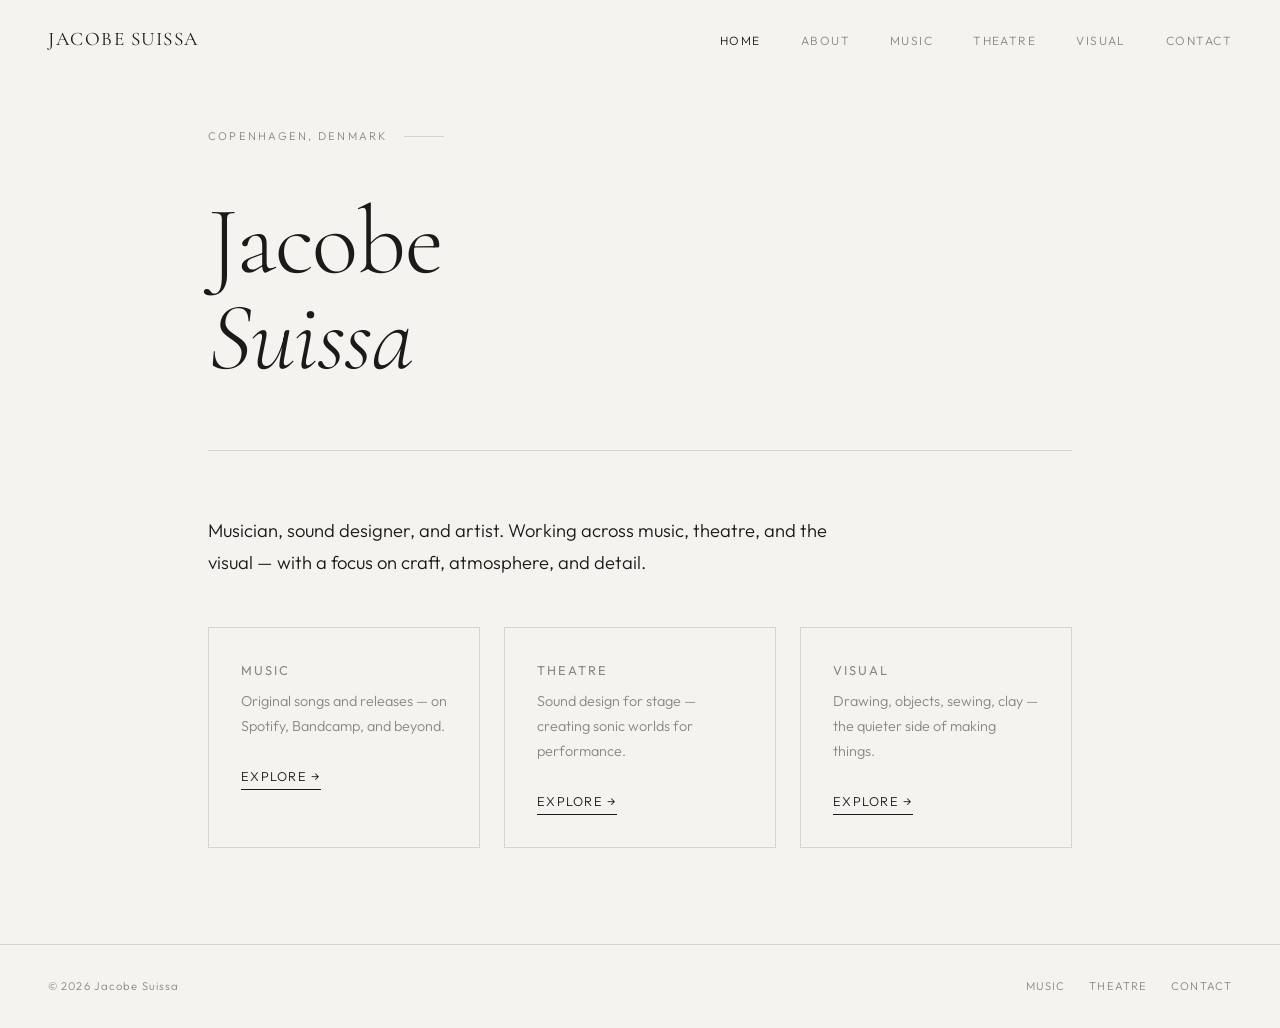
==== index.html @ 24ad88ef "Add files via upload" ====
<!DOCTYPE html>
<html lang="en">
<head>
  <meta charset="UTF-8" />
  <meta name="viewport" content="width=device-width, initial-scale=1.0" />
  <title>Jacobe Suissa</title>
  <meta name="description" content="Jacobe Suissa — musician, sound designer, and artist based in Copenhagen." />
  <link rel="stylesheet" href="style.css" />
</head>
<body>

  <nav>
    <a href="index.html" class="nav-logo">Jacobe Suissa</a>
    <button class="nav-toggle" aria-label="Toggle menu">
      <span></span><span></span><span></span>
    </button>
    <ul class="nav-links">
      <li><a href="index.html">Home</a></li>
      <li><a href="about.html">About</a></li>
      <li><a href="music.html">Music</a></li>
      <li><a href="theatre.html">Theatre</a></li>
      <li><a href="visual.html">Visual</a></li>
      <li><a href="contact.html">Contact</a></li>
    </ul>
  </nav>

  <main class="page">

    <div class="section-label fade-in">Copenhagen, Denmark</div>

    <h1 class="fade-in">Jacobe<br><em>Suissa</em></h1>

    <hr class="divider fade-in" />

    <p class="fade-in" style="font-size: 1.15rem; max-width: 52ch; margin-bottom: 3rem;">
      Musician, sound designer, and artist. Working across music, theatre, and the visual — with a focus on craft, atmosphere, and detail.
    </p>

    <div class="card-grid fade-in">
      <a href="music.html" class="card" style="text-decoration: none;">
        <h3>Music</h3>
        <p>Original songs and releases — on Spotify, Bandcamp, and beyond.</p>
        <span class="link-arrow">Explore →</span>
      </a>
      <a href="theatre.html" class="card" style="text-decoration: none;">
        <h3>Theatre</h3>
        <p>Sound design for stage — creating sonic worlds for performance.</p>
        <span class="link-arrow">Explore →</span>
      </a>
      <a href="visual.html" class="card" style="text-decoration: none;">
        <h3>Visual</h3>
        <p>Drawing, objects, sewing, clay — the quieter side of making things.</p>
        <span class="link-arrow">Explore →</span>
      </a>
    </div>

  </main>

  <footer>
    <p>© 2026 Jacobe Suissa</p>
    <div class="footer-links">
      <a href="music.html">Music</a>
      <a href="theatre.html">Theatre</a>
      <a href="contact.html">Contact</a>
    </div>
  </footer>

  <script src="main.js"></script>
</body>
</html>
---- style.css ----
@import url('https://fonts.googleapis.com/css2?family=Cormorant+Garamond:ital,wght@0,300;0,400;1,300;1,400&family=Outfit:wght@300;400;500&display=swap');

:root {
  --bg: #f5f3ef;
  --text: #1a1a18;
  --muted: #8a8680;
  --accent: #1a1a18;
  --border: #d8d4cc;
  --hover: #e8e4de;
  --page-max: 960px;
}

*, *::before, *::after {
  box-sizing: border-box;
  margin: 0;
  padding: 0;
}

html {
  font-size: 16px;
  scroll-behavior: smooth;
}

body {
  background-color: var(--bg);
  color: var(--text);
  font-family: 'Outfit', sans-serif;
  font-weight: 300;
  line-height: 1.6;
  min-height: 100vh;
}

/* NAV */
nav {
  position: fixed;
  top: 0;
  left: 0;
  right: 0;
  z-index: 100;
  display: flex;
  justify-content: space-between;
  align-items: center;
  padding: 1.5rem 3rem;
  background-color: var(--bg);
  border-bottom: 1px solid transparent;
  transition: border-color 0.3s ease;
}

nav.scrolled {
  border-color: var(--border);
}

.nav-logo {
  font-family: 'Cormorant Garamond', serif;
  font-size: 1.2rem;
  font-weight: 400;
  letter-spacing: 0.08em;
  text-decoration: none;
  color: var(--text);
  text-transform: uppercase;
}

.nav-links {
  display: flex;
  gap: 2.5rem;
  list-style: none;
}

.nav-links a {
  font-size: 0.75rem;
  letter-spacing: 0.12em;
  text-transform: uppercase;
  text-decoration: none;
  color: var(--muted);
  transition: color 0.2s ease;
}

.nav-links a:hover,
.nav-links a.active {
  color: var(--text);
}

/* MOBILE NAV TOGGLE */
.nav-toggle {
  display: none;
  flex-direction: column;
  gap: 5px;
  cursor: pointer;
  background: none;
  border: none;
  padding: 4px;
}

.nav-toggle span {
  display: block;
  width: 22px;
  height: 1px;
  background: var(--text);
  transition: all 0.3s ease;
}

/* PAGE WRAPPER */
.page {
  max-width: var(--page-max);
  margin: 0 auto;
  padding: 8rem 3rem 6rem;
}

/* TYPOGRAPHY */
h1 {
  font-family: 'Cormorant Garamond', serif;
  font-weight: 300;
  font-size: clamp(3rem, 8vw, 6rem);
  line-height: 1.0;
  letter-spacing: -0.01em;
}

h2 {
  font-family: 'Cormorant Garamond', serif;
  font-weight: 300;
  font-size: clamp(1.8rem, 4vw, 2.8rem);
  line-height: 1.1;
  margin-bottom: 2rem;
}

h3 {
  font-family: 'Outfit', sans-serif;
  font-weight: 400;
  font-size: 0.8rem;
  letter-spacing: 0.15em;
  text-transform: uppercase;
  color: var(--muted);
  margin-bottom: 0.75rem;
}

p {
  font-size: 1rem;
  line-height: 1.75;
  color: var(--text);
  max-width: 60ch;
}

/* SECTION LABEL */
.section-label {
  font-size: 0.7rem;
  letter-spacing: 0.2em;
  text-transform: uppercase;
  color: var(--muted);
  margin-bottom: 3rem;
  display: flex;
  align-items: center;
  gap: 1rem;
}

.section-label::after {
  content: '';
  display: block;
  width: 40px;
  height: 1px;
  background: var(--border);
}

/* DIVIDER */
.divider {
  border: none;
  border-top: 1px solid var(--border);
  margin: 4rem 0;
}

/* LINKS */
a {
  color: inherit;
}

.link-arrow {
  display: inline-flex;
  align-items: center;
  gap: 0.5rem;
  font-size: 0.8rem;
  letter-spacing: 0.1em;
  text-transform: uppercase;
  text-decoration: none;
  color: var(--text);
  border-bottom: 1px solid var(--text);
  padding-bottom: 2px;
  transition: opacity 0.2s ease;
}

.link-arrow:hover {
  opacity: 0.5;
}

/* CARDS */
.card-grid {
  display: grid;
  grid-template-columns: repeat(auto-fill, minmax(260px, 1fr));
  gap: 1.5rem;
  margin-top: 2rem;
}

.card {
  border: 1px solid var(--border);
  padding: 2rem;
  transition: background 0.2s ease;
}

.card:hover {
  background: var(--hover);
}

.card h3 {
  margin-bottom: 0.5rem;
}

.card p {
  font-size: 0.9rem;
  color: var(--muted);
  margin-bottom: 1.5rem;
}

/* MUSIC LINKS */
.music-links {
  display: flex;
  flex-wrap: wrap;
  gap: 1rem;
  margin-top: 1.5rem;
}

.music-link {
  display: inline-flex;
  align-items: center;
  gap: 0.5rem;
  padding: 0.6rem 1.2rem;
  border: 1px solid var(--border);
  font-size: 0.75rem;
  letter-spacing: 0.1em;
  text-transform: uppercase;
  text-decoration: none;
  color: var(--text);
  transition: background 0.2s ease, border-color 0.2s ease;
}

.music-link:hover {
  background: var(--text);
  color: var(--bg);
  border-color: var(--text);
}

/* EMBED PLACEHOLDER */
.embed-placeholder {
  width: 100%;
  aspect-ratio: 16/9;
  background: var(--hover);
  border: 1px solid var(--border);
  display: flex;
  align-items: center;
  justify-content: center;
  font-size: 0.75rem;
  letter-spacing: 0.1em;
  text-transform: uppercase;
  color: var(--muted);
  margin: 2rem 0;
}

/* CONTACT FORM */
.contact-form {
  display: flex;
  flex-direction: column;
  gap: 1.5rem;
  max-width: 480px;
  margin-top: 2rem;
}

.form-field {
  display: flex;
  flex-direction: column;
  gap: 0.4rem;
}

.form-field label {
  font-size: 0.7rem;
  letter-spacing: 0.15em;
  text-transform: uppercase;
  color: var(--muted);
}

.form-field input,
.form-field textarea {
  background: transparent;
  border: none;
  border-bottom: 1px solid var(--border);
  padding: 0.6rem 0;
  font-family: 'Outfit', sans-serif;
  font-size: 0.95rem;
  font-weight: 300;
  color: var(--text);
  outline: none;
  transition: border-color 0.2s ease;
  width: 100%;
}

.form-field input:focus,
.form-field textarea:focus {
  border-color: var(--text);
}

.form-field textarea {
  resize: vertical;
  min-height: 120px;
}

.btn {
  display: inline-block;
  padding: 0.9rem 2.5rem;
  background: var(--text);
  color: var(--bg);
  font-family: 'Outfit', sans-serif;
  font-size: 0.75rem;
  font-weight: 400;
  letter-spacing: 0.15em;
  text-transform: uppercase;
  border: none;
  cursor: pointer;
  transition: opacity 0.2s ease;
  align-self: flex-start;
}

.btn:hover {
  opacity: 0.7;
}

/* FOOTER */
footer {
  border-top: 1px solid var(--border);
  padding: 2rem 3rem;
  display: flex;
  justify-content: space-between;
  align-items: center;
  max-width: 100%;
}

footer p {
  font-size: 0.7rem;
  letter-spacing: 0.1em;
  color: var(--muted);
  max-width: none;
}

.footer-links {
  display: flex;
  gap: 1.5rem;
}

.footer-links a {
  font-size: 0.7rem;
  letter-spacing: 0.1em;
  text-transform: uppercase;
  color: var(--muted);
  text-decoration: none;
  transition: color 0.2s ease;
}

.footer-links a:hover {
  color: var(--text);
}

/* FADE IN ANIMATION */
.fade-in {
  opacity: 0;
  transform: translateY(16px);
  animation: fadeIn 0.7s ease forwards;
}

.fade-in:nth-child(2) { animation-delay: 0.1s; }
.fade-in:nth-child(3) { animation-delay: 0.2s; }
.fade-in:nth-child(4) { animation-delay: 0.3s; }
.fade-in:nth-child(5) { animation-delay: 0.4s; }

@keyframes fadeIn {
  to {
    opacity: 1;
    transform: translateY(0);
  }
}

/* RESPONSIVE */
@media (max-width: 768px) {
  nav {
    padding: 1.2rem 1.5rem;
  }

  .nav-links {
    display: none;
    position: fixed;
    top: 0;
    left: 0;
    right: 0;
    bottom: 0;
    background: var(--bg);
    flex-direction: column;
    justify-content: center;
    align-items: center;
    gap: 2.5rem;
    z-index: 99;
  }

  .nav-links.open {
    display: flex;
  }

  .nav-links a {
    font-size: 1rem;
  }

  .nav-toggle {
    display: flex;
    z-index: 101;
  }

  .page {
    padding: 6rem 1.5rem 4rem;
  }

  footer {
    padding: 1.5rem;
    flex-direction: column;
    gap: 1rem;
    text-align: center;
  }
}
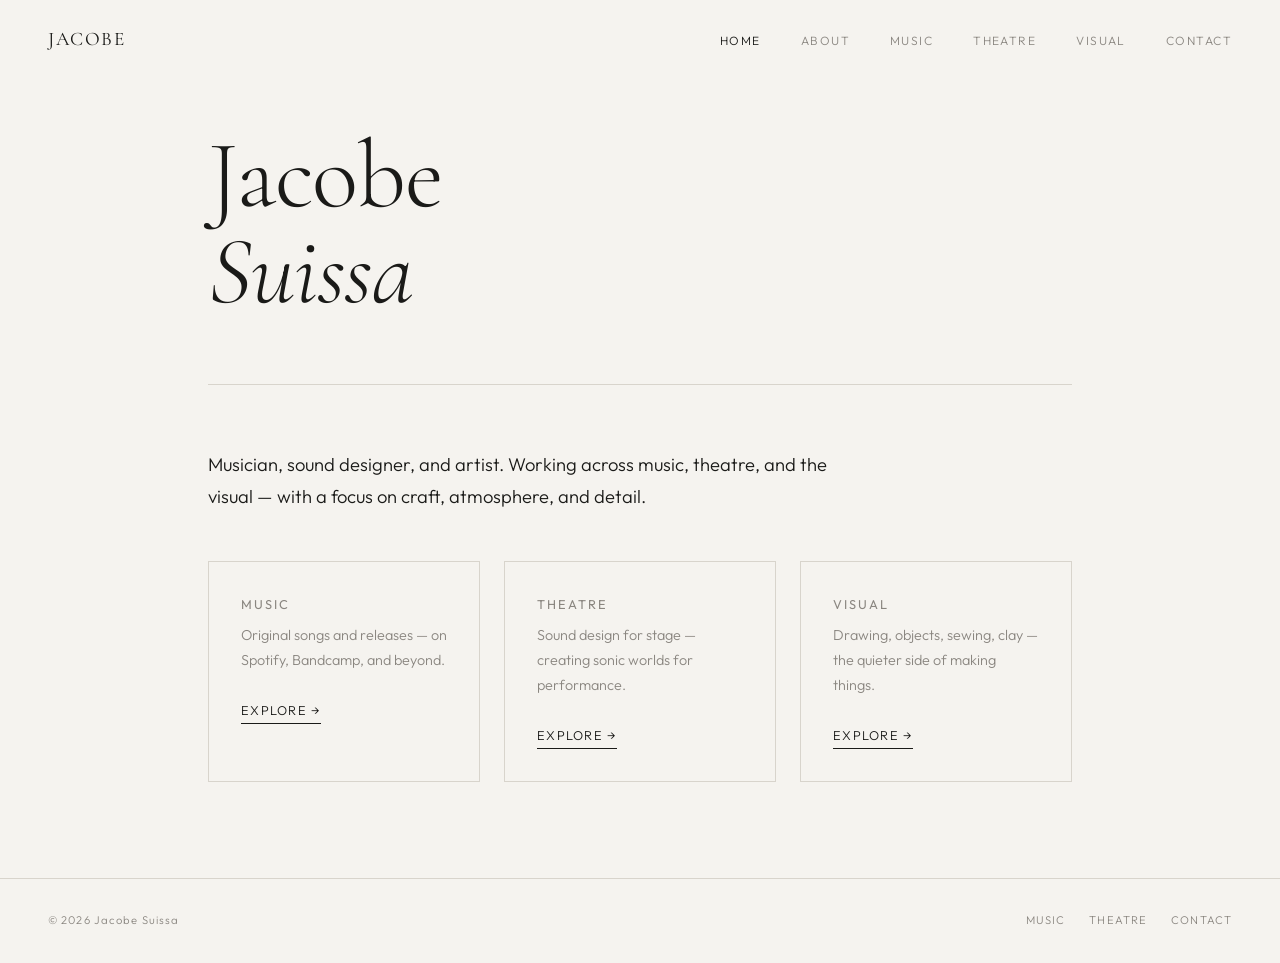
==== commit 4c60a0af: "Add files via upload" ====
--- a/index.html
+++ b/index.html
@@ -4,13 +4,13 @@
   <meta charset="UTF-8" />
   <meta name="viewport" content="width=device-width, initial-scale=1.0" />
   <title>Jacobe Suissa</title>
-  <meta name="description" content="Jacobe Suissa — musician, sound designer, and artist based in Copenhagen." />
+  <meta name="description" content="Jacobe Suissa — musician, sound designer, and artist" />
   <link rel="stylesheet" href="style.css" />
 </head>
 <body>
 
   <nav>
-    <a href="index.html" class="nav-logo">Jacobe Suissa</a>
+    <a href="index.html" class="nav-logo">Jacobe</a>
     <button class="nav-toggle" aria-label="Toggle menu">
       <span></span><span></span><span></span>
     </button>
@@ -25,8 +25,6 @@
   </nav>
 
   <main class="page">
-
-    <div class="section-label fade-in">Copenhagen, Denmark</div>
 
     <h1 class="fade-in">Jacobe<br><em>Suissa</em></h1>
 
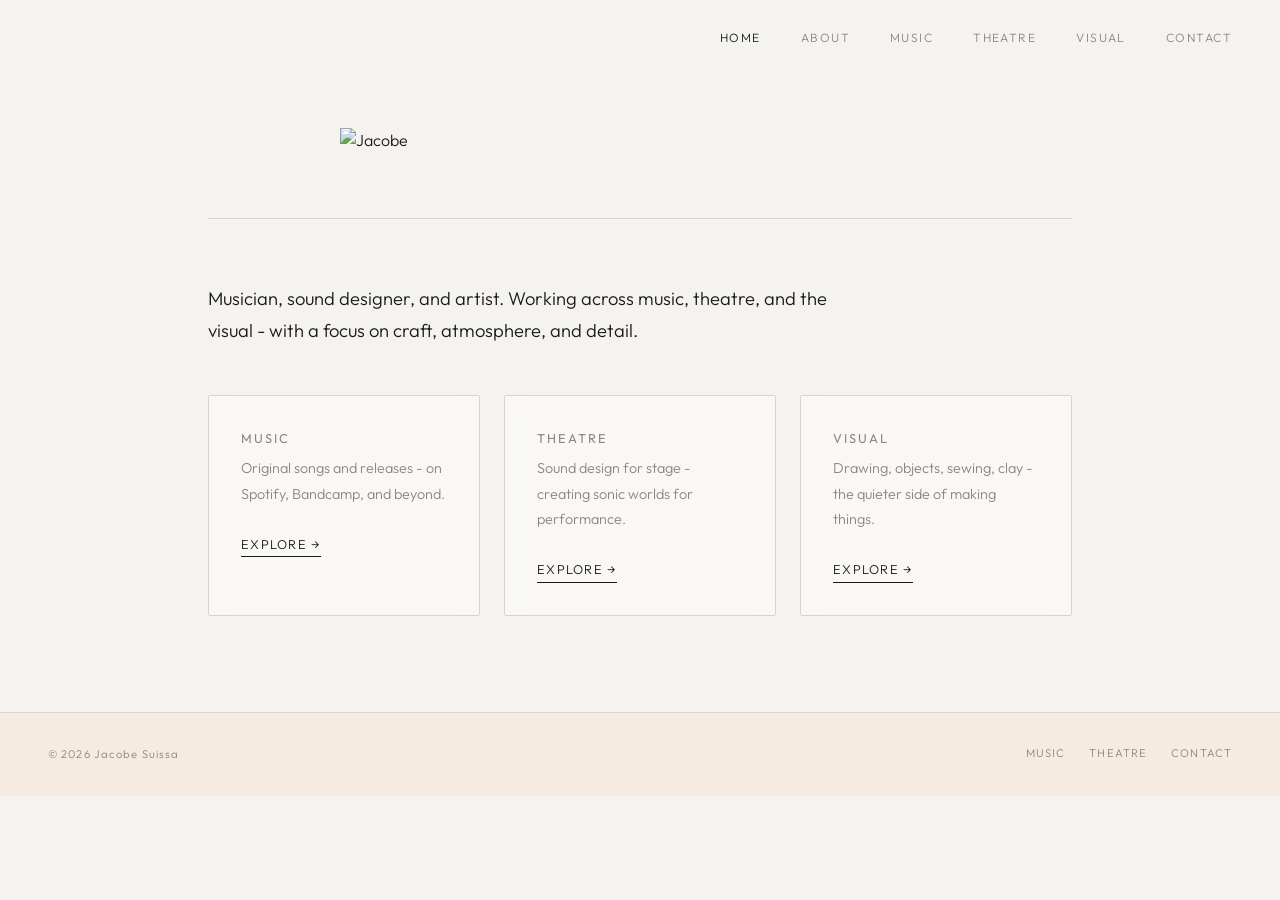
==== commit 3f6228aa: "Restore website files and add title image" ====
--- a/index.html
+++ b/index.html
@@ -4,13 +4,13 @@
   <meta charset="UTF-8" />
   <meta name="viewport" content="width=device-width, initial-scale=1.0" />
   <title>Jacobe Suissa</title>
-  <meta name="description" content="Jacobe Suissa — musician, sound designer, and artist" />
+  <meta name="description" content="Jacobe Suissa - musician, sound designer, and artist" />
   <link rel="stylesheet" href="style.css" />
 </head>
 <body>
 
   <nav>
-    <a href="index.html" class="nav-logo">Jacobe</a>
+    <div class="nav-logo-space"></div>
     <button class="nav-toggle" aria-label="Toggle menu">
       <span></span><span></span><span></span>
     </button>
@@ -26,28 +26,30 @@
 
   <main class="page">
 
-    <h1 class="fade-in">Jacobe<br><em>Suissa</em></h1>
+    <div class="title-image fade-in">
+      <img src="title.png" alt="Jacobe" class="title-img" />
+    </div>
 
     <hr class="divider fade-in" />
 
     <p class="fade-in" style="font-size: 1.15rem; max-width: 52ch; margin-bottom: 3rem;">
-      Musician, sound designer, and artist. Working across music, theatre, and the visual — with a focus on craft, atmosphere, and detail.
+      Musician, sound designer, and artist. Working across music, theatre, and the visual - with a focus on craft, atmosphere, and detail.
     </p>
 
     <div class="card-grid fade-in">
       <a href="music.html" class="card" style="text-decoration: none;">
         <h3>Music</h3>
-        <p>Original songs and releases — on Spotify, Bandcamp, and beyond.</p>
+        <p>Original songs and releases - on Spotify, Bandcamp, and beyond.</p>
         <span class="link-arrow">Explore →</span>
       </a>
       <a href="theatre.html" class="card" style="text-decoration: none;">
         <h3>Theatre</h3>
-        <p>Sound design for stage — creating sonic worlds for performance.</p>
+        <p>Sound design for stage - creating sonic worlds for performance.</p>
         <span class="link-arrow">Explore →</span>
       </a>
       <a href="visual.html" class="card" style="text-decoration: none;">
         <h3>Visual</h3>
-        <p>Drawing, objects, sewing, clay — the quieter side of making things.</p>
+        <p>Drawing, objects, sewing, clay - the quieter side of making things.</p>
         <span class="link-arrow">Explore →</span>
       </a>
     </div>
--- a/style.css
+++ b/style.css
@@ -50,14 +50,11 @@
   border-color: var(--border);
 }
 
-.nav-logo {
+.nav-logo-space {
+  width: 1.2rem;
   font-family: 'Cormorant Garamond', serif;
   font-size: 1.2rem;
   font-weight: 400;
-  letter-spacing: 0.08em;
-  text-decoration: none;
-  color: var(--text);
-  text-transform: uppercase;
 }
 
 .nav-links {
@@ -106,21 +103,35 @@
   padding: 8rem 3rem 6rem;
 }
 
+/* TITLE IMAGE */
+.title-image {
+  max-width: 600px;
+  margin: 0 auto 2rem;
+}
+
+.title-img {
+  width: 100%;
+  height: auto;
+  display: block;
+}
+
 /* TYPOGRAPHY */
 h1 {
   font-family: 'Cormorant Garamond', serif;
   font-weight: 300;
-  font-size: clamp(3rem, 8vw, 6rem);
-  line-height: 1.0;
-  letter-spacing: -0.01em;
+  font-size: clamp(2.2rem, 5vw, 3.5rem);
+  line-height: 1.1;
+  letter-spacing: 0.05em;
+  color: var(--text);
 }
 
 h2 {
   font-family: 'Cormorant Garamond', serif;
   font-weight: 300;
-  font-size: clamp(1.8rem, 4vw, 2.8rem);
+  font-size: clamp(1.6rem, 4vw, 2.2rem);
   line-height: 1.1;
   margin-bottom: 2rem;
+  letter-spacing: 0.05em;
 }
 
 h3 {
@@ -142,14 +153,7 @@
 
 /* SECTION LABEL */
 .section-label {
-  font-size: 0.7rem;
-  letter-spacing: 0.2em;
-  text-transform: uppercase;
-  color: var(--muted);
-  margin-bottom: 3rem;
-  display: flex;
-  align-items: center;
-  gap: 1rem;
+  display: none;
 }
 
 .section-label::after {
@@ -165,6 +169,7 @@
   border: none;
   border-top: 1px solid var(--border);
   margin: 4rem 0;
+  opacity: 0.5;
 }
 
 /* LINKS */
@@ -201,11 +206,15 @@
 .card {
   border: 1px solid var(--border);
   padding: 2rem;
-  transition: background 0.2s ease;
+  background: rgba(255, 255, 255, 0.4);
+  backdrop-filter: blur(10px);
+  transition: background 0.2s ease, transform 0.2s ease;
+  border-radius: 2px;
 }
 
 .card:hover {
-  background: var(--hover);
+  background: rgba(255, 255, 255, 0.6);
+  transform: translateY(-2px);
 }
 
 .card h3 {
@@ -242,7 +251,7 @@
 
 .music-link:hover {
   background: var(--text);
-  color: var(--bg);
+  color: #f5e6d3;
   border-color: var(--text);
 }
 
@@ -250,7 +259,7 @@
 .embed-placeholder {
   width: 100%;
   aspect-ratio: 16/9;
-  background: var(--hover);
+  background: rgba(255, 255, 255, 0.3);
   border: 1px solid var(--border);
   display: flex;
   align-items: center;
@@ -286,7 +295,7 @@
 
 .form-field input,
 .form-field textarea {
-  background: transparent;
+  background: rgba(255, 255, 255, 0.5);
   border: none;
   border-bottom: 1px solid var(--border);
   padding: 0.6rem 0;
@@ -302,6 +311,7 @@
 .form-field input:focus,
 .form-field textarea:focus {
   border-color: var(--text);
+  background: rgba(255, 255, 255, 0.7);
 }
 
 .form-field textarea {
@@ -313,7 +323,7 @@
   display: inline-block;
   padding: 0.9rem 2.5rem;
   background: var(--text);
-  color: var(--bg);
+  color: #f5e6d3;
   font-family: 'Outfit', sans-serif;
   font-size: 0.75rem;
   font-weight: 400;
@@ -337,6 +347,9 @@
   justify-content: space-between;
   align-items: center;
   max-width: 100%;
+  background: rgba(245, 227, 211, 0.5);
+  position: relative;
+  z-index: 2;
 }
 
 footer p {
